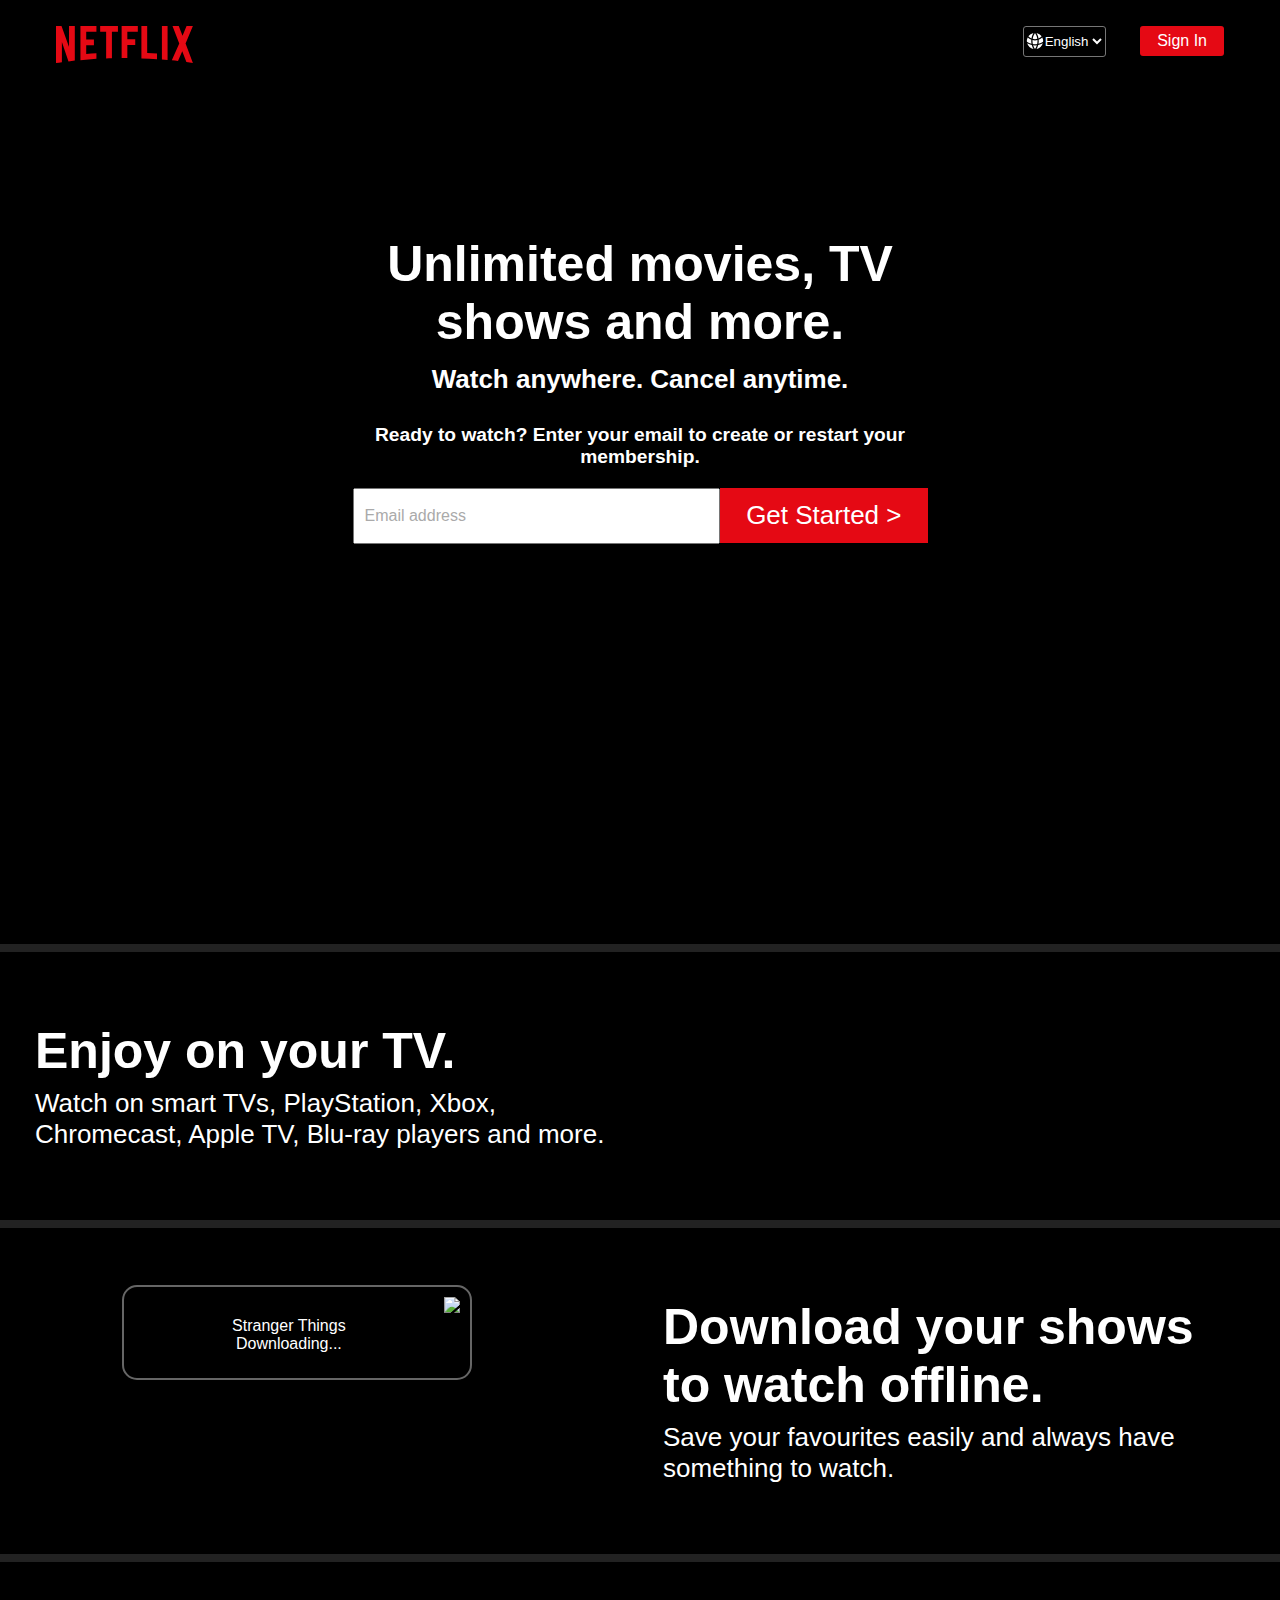
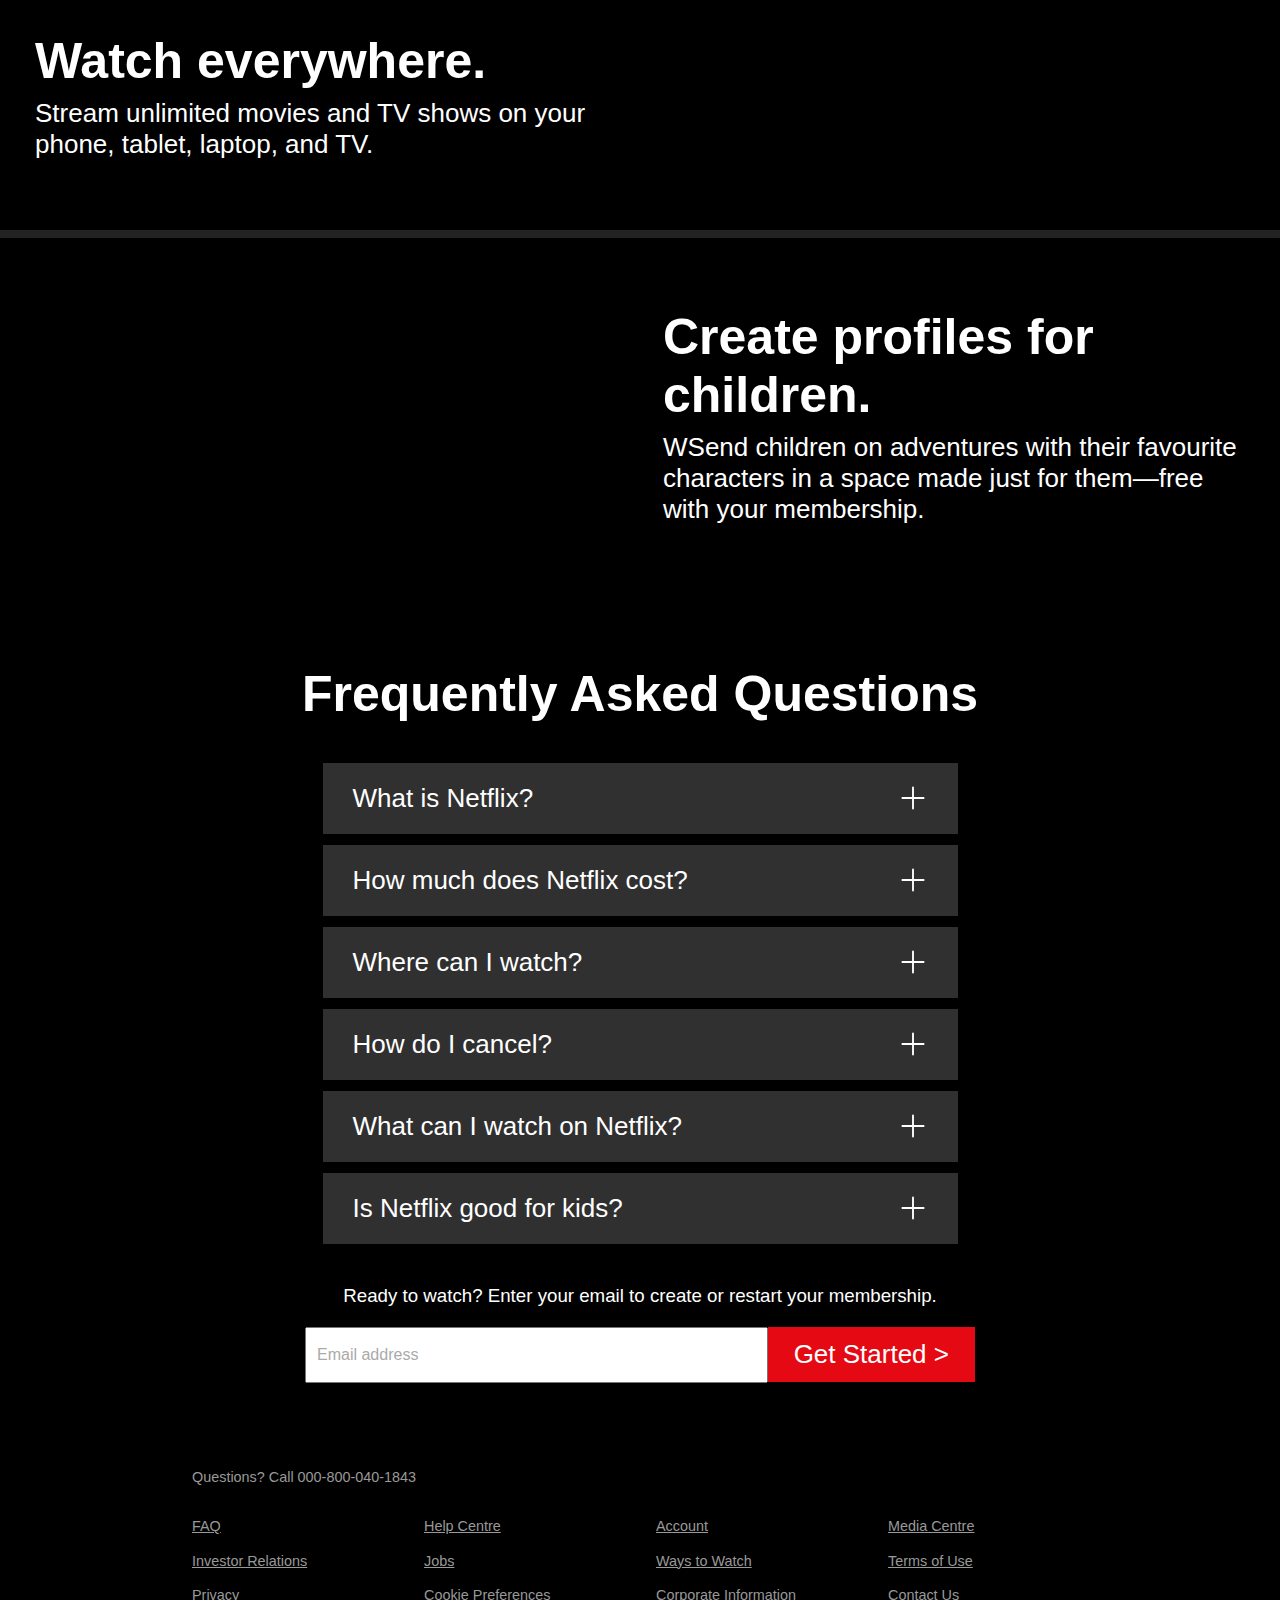
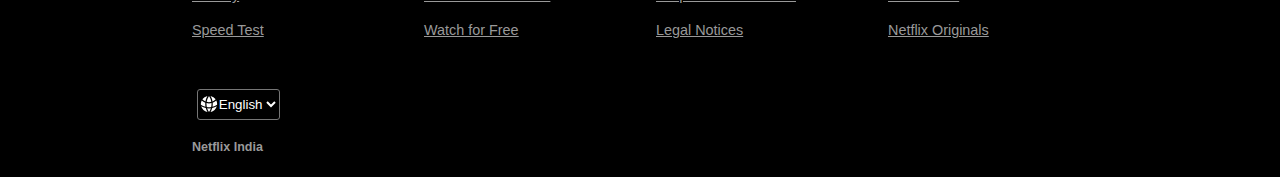
==== index.html @ e8b71b93 "Done" ====
<!DOCTYPE html>
<html>
  <head>
    <meta charset="utf-8" />
    <meta http-equiv="X-UA-Compatible" content="IE=edge" />
    <title>Netflix</title>
    <meta name="viewport" content="width=device-width, initial-scale=1" />
    <link rel="stylesheet" type="text/css" media="screen" href="style.css" />
    <link rel="icon" type="image/x-icon" href="favicon.png">

  </head>
  <body>
    <header>
      <div>
        <!-- background image svg-->
        <a href="/" class="logo">
          <svg
            viewBox="0 0 111 30"
            data-uia="netflix-logo"
            class="svg-icon svg-icon-netflix-logo"
            aria-hidden="true"
            focusable="false"
          >
            <g id="netflix-logo">
              <path
                d="M105.06233,14.2806261 L110.999156,30 C109.249227,29.7497422 107.500234,29.4366857 105.718437,29.1554972 L102.374168,20.4686475 L98.9371075,28.4375293 C97.2499766,28.1563408 95.5928391,28.061674 93.9057081,27.8432843 L99.9372012,14.0931671 L94.4680851,-5.68434189e-14 L99.5313525,-5.68434189e-14 L102.593495,7.87421502 L105.874965,-5.68434189e-14 L110.999156,-5.68434189e-14 L105.06233,14.2806261 Z M90.4686475,-5.68434189e-14 L85.8749649,-5.68434189e-14 L85.8749649,27.2499766 C87.3746368,27.3437061 88.9371075,27.4055675 90.4686475,27.5930265 L90.4686475,-5.68434189e-14 Z M81.9055207,26.93692 C77.7186241,26.6557316 73.5307901,26.4064111 69.250164,26.3117443 L69.250164,-5.68434189e-14 L73.9366389,-5.68434189e-14 L73.9366389,21.8745899 C76.6248008,21.9373887 79.3120255,22.1557784 81.9055207,22.2804387 L81.9055207,26.93692 Z M64.2496954,10.6561065 L64.2496954,15.3435186 L57.8442216,15.3435186 L57.8442216,25.9996251 L53.2186709,25.9996251 L53.2186709,-5.68434189e-14 L66.3436123,-5.68434189e-14 L66.3436123,4.68741213 L57.8442216,4.68741213 L57.8442216,10.6561065 L64.2496954,10.6561065 Z M45.3435186,4.68741213 L45.3435186,26.2498828 C43.7810479,26.2498828 42.1876465,26.2498828 40.6561065,26.3117443 L40.6561065,4.68741213 L35.8121661,4.68741213 L35.8121661,-5.68434189e-14 L50.2183897,-5.68434189e-14 L50.2183897,4.68741213 L45.3435186,4.68741213 Z M30.749836,15.5928391 C28.687787,15.5928391 26.2498828,15.5928391 24.4999531,15.6875059 L24.4999531,22.6562939 C27.2499766,22.4678976 30,22.2495079 32.7809542,22.1557784 L32.7809542,26.6557316 L19.812541,27.6876933 L19.812541,-5.68434189e-14 L32.7809542,-5.68434189e-14 L32.7809542,4.68741213 L24.4999531,4.68741213 L24.4999531,10.9991564 C26.3126816,10.9991564 29.0936358,10.9054269 30.749836,10.9054269 L30.749836,15.5928391 Z M4.78114163,12.9684132 L4.78114163,29.3429562 C3.09401069,29.5313525 1.59340144,29.7497422 0,30 L0,-5.68434189e-14 L4.4690224,-5.68434189e-14 L10.562377,17.0315868 L10.562377,-5.68434189e-14 L15.2497891,-5.68434189e-14 L15.2497891,28.061674 C13.5935889,28.3437998 11.906458,28.4375293 10.1246602,28.6868498 L4.78114163,12.9684132 Z"
                id="Fill-14"
              ></path>
            </g>
          </svg>
        </a>
      </div>

      <div>
        <div class="select">    
          <svg xmlns="http://www.w3.org/2000/svg" viewBox="0 0 24 24">
            <path d="M21.721 12.752a9.711 9.711 0 00-.945-5.003 12.754 12.754 0 01-4.339 2.708 18.991 18.991 0 01-.214 4.772 17.165 17.165 0 005.498-2.477zM14.634 15.55a17.324 17.324 0 00.332-4.647c-.952.227-1.945.347-2.966.347-1.021 0-2.014-.12-2.966-.347a17.515 17.515 0 00.332 4.647 17.385 17.385 0 005.268 0zM9.772 17.119a18.963 18.963 0 004.456 0A17.182 17.182 0 0112 21.724a17.18 17.18 0 01-2.228-4.605zM7.777 15.23a18.87 18.87 0 01-.214-4.774 12.753 12.753 0 01-4.34-2.708 9.711 9.711 0 00-.944 5.004 17.165 17.165 0 005.498 2.477zM21.356 14.752a9.765 9.765 0 01-7.478 6.817 18.64 18.64 0 001.988-4.718 18.627 18.627 0 005.49-2.098zM2.644 14.752c1.682.971 3.53 1.688 5.49 2.099a18.64 18.64 0 001.988 4.718 9.765 9.765 0 01-7.478-6.816zM13.878 2.43a9.755 9.755 0 016.116 3.986 11.267 11.267 0 01-3.746 2.504 18.63 18.63 0 00-2.37-6.49zM12 2.276a17.152 17.152 0 012.805 7.121c-.897.23-1.837.353-2.805.353-.968 0-1.908-.122-2.805-.353A17.151 17.151 0 0112 2.276zM10.122 2.43a18.629 18.629 0 00-2.37 6.49 11.266 11.266 0 01-3.746-2.504 9.754 9.754 0 016.116-3.985z"/>
          </svg>

           <!-- language select button -->
          <select class="select-bg">
            <option>English</option>
            <option>Hindi</option>
          </select>
        </div>

        <a class="button" href="login.html">Sign In</a>
      </div>
    </header>

    <div class="splash cta">
      <div class="background">
        <img class="concord-img vlv-creative" src="https://assets.nflxext.com/ffe/siteui/vlv3/5e48e7b6-350d-48d9-96d6-de8ca173c89f/fbb54774-ca17-4208-a995-db44bffe4163/IN-en-20221219-popsignuptwoweeks-perspective_alpha_website_small.jpg" srcset="
            https://assets.nflxext.com/ffe/siteui/vlv3/5e48e7b6-350d-48d9-96d6-de8ca173c89f/fbb54774-ca17-4208-a995-db44bffe4163/IN-en-20221219-popsignuptwoweeks-perspective_alpha_website_small.jpg  1000w,
            https://assets.nflxext.com/ffe/siteui/vlv3/5e48e7b6-350d-48d9-96d6-de8ca173c89f/fbb54774-ca17-4208-a995-db44bffe4163/IN-en-20221219-popsignuptwoweeks-perspective_alpha_website_medium.jpg 1500w,
            https://assets.nflxext.com/ffe/siteui/vlv3/5e48e7b6-350d-48d9-96d6-de8ca173c89f/fbb54774-ca17-4208-a995-db44bffe4163/IN-en-20221219-popsignuptwoweeks-perspective_alpha_website_large.jpg  1800w" alt=""
        />
        <div class="gradient"></div>
      </div>

      <div class="content">
        <div>
            <h1>Unlimited movies, TV shows and more.</h1>
            <h2>Watch anywhere. Cancel anytime.</h2>
            <h3>Ready to watch? Enter your email to create or restart your membership.</h3>
    
           <form>
                <div>
                    <input type="email">
                    <span>Email address</span>
                </div>
                
                <div>
                    <button>Get Started &gt;</button>
                </div>
           </form>
        </div>
      </div>
    </div>


    <section>
        <div class="texts">
            <h1>Enjoy on your TV.</h1>
            <p>Watch on smart TVs, PlayStation, Xbox, Chromecast, Apple TV, Blu-ray players and more.</p>
        </div>
        <div class="media s1">
            <div>
                <img alt="" src="https://assets.nflxext.com/ffe/siteui/acquisition/ourStory/fuji/desktop/tv.png" data-uia="our-story-card-img">
                <video autoplay="" playsinline="" muted="" loop=""><source src="https://assets.nflxext.com/ffe/siteui/acquisition/ourStory/fuji/desktop/video-tv-in-0819.m4v" type="video/mp4"></video>
            </div>
        </div>
    </section>


    <section>
        <div class="texts">
            <h1>Download your shows to watch offline.</h1>
            <p> Save your favourites easily and always have something to watch.</p>
        </div>

        <div class="media">
                <img alt="" src="https://assets.nflxext.com/ffe/siteui/acquisition/ourStory/fuji/desktop/mobile-0819.jpg" data-uia="our-story-card-img">
                
                <div class="download">
                    
                        <img class="cover" alt="" src="https://assets.nflxext.com/ffe/siteui/acquisition/ourStory/fuji/desktop/boxshot.png">
                     
                    
                            <span>Stranger Things<br>Downloading...</span>
                   
                      
                        <img src="https://assets.nflxext.com/ffe/siteui/acquisition/ourStory/fuji/desktop/download-icon.gif">

                    </div>
            </div>
        </div>

    </section>
    <section>
        <div class="texts">
            <h1>Watch everywhere.</h1>
            <p>Stream unlimited movies and TV shows on your phone, tablet, laptop, and TV.</p>
           
        </div>

        <div class="media s3">
            <img alt=""  src="https://assets.nflxext.com/ffe/siteui/acquisition/ourStory/fuji/desktop/device-pile-in.png" >
            <video autoplay="" playsinline="" muted="" loop=""><source src="https://assets.nflxext.com/ffe/siteui/acquisition/ourStory/fuji/desktop/video-devices-in.m4v" type="video/mp4"></video>
        </div>
    </section>




    <section>
        <div class="texts">
            <h1>Create profiles for children.</h1>
            <p>WSend children on adventures with their favourite characters in a space made just for them—free with your membership.</p>
          
        </div>

        <div class="media">
            <img alt="" src="https://occ-0-5233-2186.1.nflxso.net/dnm/api/v6/19OhWN2dO19C9txTON9tvTFtefw/AAAABYjXrxZKtrzxQRVQNn2aIByoomnlbXmJ-uBy7du8a5Si3xqIsgerTlwJZG1vMpqer2kvcILy0UJQnjfRUQ5cEr7gQlYqXfxUg7bz.png?r=420" >
        </div>
    </section>

     
    <div class="faq cta">
        <h1>Frequently Asked Questions</h1>

         <div class="questions">
            <div class="question">
                <input type="checkbox" id="q1">

                <label class="header" for="q1">
                    What is Netflix?
                    <svg xmlns="http://www.w3.org/2000/svg" fill="none" viewBox="0 0 24 24" stroke-width="1.5" stroke="currentColor" class="w-6 h-6">
                        <path stroke-linecap="round" stroke-linejoin="round" d="M6 18L18 6M6 6l12 12" />
                      </svg>                      
                </label>
                <div class="answer">
                    <p>Netflix is a streaming service that offers a wide variety of award-winning TV shows, movies, anime, documentaries and more – on thousands of internet-connected devices.</p><br>

                    <p>You can watch as much as you want, whenever you want, without a single ad – all for one low monthly price. There's always something new to discover, and new TV shows and movies are added every week!</p>     
                </div>
            </div>
         </div>


         <div class="questions">
            <div class="question">
                <input type="checkbox" id="q2">

                <label class="header" for="q2">
                    How much does Netflix cost?
                    <svg xmlns="http://www.w3.org/2000/svg" fill="none" viewBox="0 0 24 24" stroke-width="1.5" stroke="currentColor" class="w-6 h-6">
                        <path stroke-linecap="round" stroke-linejoin="round" d="M6 18L18 6M6 6l12 12" />
                      </svg>                      
                </label>
                <div class="answer">
                    Watch Netflix on your smartphone, tablet, Smart TV, laptop, or streaming device, all for one fixed monthly fee. Plans range from ₹ 149 to ₹ 649 a month. No extra costs, no contracts.     
                </div>
            </div>
         </div>



         <div class="questions">
            <div class="question">
                <input type="checkbox" id="q3">

                <label class="header" for="q3">
                    Where can I watch?
                    <svg xmlns="http://www.w3.org/2000/svg" fill="none" viewBox="0 0 24 24" stroke-width="1.5" stroke="currentColor" class="w-6 h-6">
                        <path stroke-linecap="round" stroke-linejoin="round" d="M6 18L18 6M6 6l12 12" />
                      </svg>                      
                </label>
                <div class="answer">
                   <p>Watch anywhere, anytime. Sign in with your Netflix account to watch instantly on the web at netflix.com from your personal computer or on any internet-connected device that offers the Netflix app, including smart TVs, smartphones, tablets, streaming media players and game consoles.</p><br>    
                   <p>You can also download your favourite shows with the iOS, Android, or Windows 10 app. Use downloads to watch while you're on the go and without an internet connection. Take Netflix with you anywhere.</p>
                </div>
            </div>
         </div>

         <div class="questions">
            <div class="question">
                <input type="checkbox" id="q4">

                <label class="header" for="q4">
                    How do I cancel?
                    <svg xmlns="http://www.w3.org/2000/svg" fill="none" viewBox="0 0 24 24" stroke-width="1.5" stroke="currentColor" class="w-6 h-6">
                        <path stroke-linecap="round" stroke-linejoin="round" d="M6 18L18 6M6 6l12 12" />
                      </svg>                      
                </label>
                <div class="answer">
                    Netflix is flexible. There are no annoying contracts and no commitments. You can easily cancel your account online in two clicks. There are no cancellation fees – start or stop your account anytime.     
                </div>
            </div>
         </div>

         <div class="questions">
            <div class="question">
                <input type="checkbox" id="q5">

                <label class="header" for="q5">
                    What can I watch on Netflix?
                    <svg xmlns="http://www.w3.org/2000/svg" fill="none" viewBox="0 0 24 24" stroke-width="1.5" stroke="currentColor" class="w-6 h-6">
                        <path stroke-linecap="round" stroke-linejoin="round" d="M6 18L18 6M6 6l12 12" />
                      </svg>                      
                </label>
                <div class="answer">
                    Netflix has an extensive library of feature films, documentaries, TV shows, anime, award-winning Netflix originals, and more. Watch as much as you want, anytime you want.     
                </div>
            </div>
         </div>

         <div class="questions">
            <div class="question">
                <input type="checkbox" id="q6">

                <label class="header" for="q6">
                    Is Netflix good for kids?
                    <svg xmlns="http://www.w3.org/2000/svg" fill="none" viewBox="0 0 24 24" stroke-width="1.5" stroke="currentColor" class="w-6 h-6">
                        <path stroke-linecap="round" stroke-linejoin="round" d="M6 18L18 6M6 6l12 12" />
                      </svg>                      
                </label>
                <div class="answer">
                   <p>The Netflix Kids experience is included in your membership to give parents control while kids enjoy family-friendly TV shows and films in their own space.</p><br>    
                   <p>Kids profiles come with PIN-protected parental controls that let you restrict the maturity rating of content kids can watch and block specific titles you don’t want kids to see.</p>
                </div>
            </div>
         </div>
      <h3>Ready to watch? Enter your email to create or restart your membership.</h3>
         <form>
            <div>
                <input type="email">
                <span>Email address</span>
            </div>
            
            <div>
                <button>Get Started &gt;</button>
            </div>
       </form>
    </div>


    <footer class="footer">
      <p>Questions? Call 000-800-040-1843</p>
      <div class="footer-cols">
          <ul>
              <li><a href="#">FAQ</a></li>
              <li><a href="#">Investor Relations</a></li>
              <li><a href="#">Privacy</a></li>
              <li><a href="#">Speed Test</a></li>
          </ul>
          <ul>
              <li><a href="#">Help Centre</a></li>
              <li><a href="#">Jobs</a></li>
              <li><a href="#">Cookie Preferences</a></li>
              <li><a href="#">Watch for Free</a></li>
          </ul>
          <ul>
              <li><a href="#">Account</a></li>
              <li><a href="#">Ways to Watch</a></li>
              <li><a href="#">Corporate Information</a></li>
              <li><a href="#">Legal Notices</a></li>
          </ul>
          <ul>
              <li><a href="#">Media Centre</a></li>
              <li><a href="#">Terms of Use</a></li>
              <li><a href="#">Contact Us</a></li>
              <li><a href="#">Netflix Originals</a></li>
          </ul>
      </div>
  </footer>

  
  <header class="footer-lan">
    <div class="select">    
      <svg xmlns="http://www.w3.org/2000/svg" viewBox="0 0 24 24" fill="currentColor" class="w-6 h-6">
        <path d="M21.721 12.752a9.711 9.711 0 00-.945-5.003 12.754 12.754 0 01-4.339 2.708 18.991 18.991 0 01-.214 4.772 17.165 17.165 0 005.498-2.477zM14.634 15.55a17.324 17.324 0 00.332-4.647c-.952.227-1.945.347-2.966.347-1.021 0-2.014-.12-2.966-.347a17.515 17.515 0 00.332 4.647 17.385 17.385 0 005.268 0zM9.772 17.119a18.963 18.963 0 004.456 0A17.182 17.182 0 0112 21.724a17.18 17.18 0 01-2.228-4.605zM7.777 15.23a18.87 18.87 0 01-.214-4.774 12.753 12.753 0 01-4.34-2.708 9.711 9.711 0 00-.944 5.004 17.165 17.165 0 005.498 2.477zM21.356 14.752a9.765 9.765 0 01-7.478 6.817 18.64 18.64 0 001.988-4.718 18.627 18.627 0 005.49-2.098zM2.644 14.752c1.682.971 3.53 1.688 5.49 2.099a18.64 18.64 0 001.988 4.718 9.765 9.765 0 01-7.478-6.816zM13.878 2.43a9.755 9.755 0 016.116 3.986 11.267 11.267 0 01-3.746 2.504 18.63 18.63 0 00-2.37-6.49zM12 2.276a17.152 17.152 0 012.805 7.121c-.897.23-1.837.353-2.805.353-.968 0-1.908-.122-2.805-.353A17.151 17.151 0 0112 2.276zM10.122 2.43a18.629 18.629 0 00-2.37 6.49 11.266 11.266 0 01-3.746-2.504 9.754 9.754 0 016.116-3.985z"/>
      </svg>

       <!-- language select button -->
      <select class="select-bg">
        <option>English</option>
        <option>Hindi</option>
      </select>
    </div>
  </header>
   
   <div>
    <h6 class="last"><small>Netflix India</small></h6>
   </div>
 

  </body>
</html>
---- style.css ----
*{
    padding : 0;
    margin : 0;

    /* it will calculate the width and it will adding padding and everything to 100% */
    box-sizing: border-box;  
}

img{
    max-width: 100%;
}

body{
    font-family: Arial, Helvetica, sans-serif;
    background-color: #000;
    color: #fff;
}


/* For Mobile */
header{
    display: grid;
    grid-template-columns: max-content 1fr;
    padding: 26px 20px;
    position: absolute;
    width: 100%;
    z-index: 5;
}

@media screen and (min-width:550px) {
    header{
        padding: 26px 56px;
    }
}


/* For Mobile */
header .logo svg{
    fill: #e50914;
    height: 27px;
}

@media screen and (min-width:550px) {
    header .logo svg{
        height: 37px;
    }
}

header div+div {
    text-align: right;
}

header a.button{
    display: inline-block;
     background-color: #e50914;
     color: #fff;
     text-decoration: none;
     padding: 6px 17px;
     border-radius: 3px;
}

header select{
   background : transparent;
   color: #fff;
   padding : 6px 0 6px 17px;
   border-radius: 3px;
}



header div.select{
    display: inline-block;
    margin-right: 10px;
}

/* Desktop */
@media screen and (min-width:550px) {
    
    header div.select{
        margin-right: 30px;
    }

}




header div.select svg{
   height: 20px;
   fill: #fff; 
   position: absolute;
   margin-top: 5px;
   margin-left: 2px;
}

.select-bg{
    background-color: #000;
}

div.splash{
    position: relative;
}

div.splash div.gradient{ 
    background-image: linear-gradient(to top,rgba(0,0,0,.8) 0,transparent 40%,transparent 75%,rgba(0,0,0,.8));
    position: absolute;
    inset: 0;
}

div.splash div.background{
    position: absolute;
    z-index: 1;
    inset: 0;
}

div.splash div.background img{
    max-width: 100%;
    opacity: 0.6;
    object-fit: cover;
}

div.splash div.content{
    padding: 95px 20px;
    max-width: 655px;
    margin: 0 auto;
    display: grid;
    align-items: center;
    text-align: center;
    position: relative;
    z-index: 3;
}

/* Desktop */
@media screen and (min-width:550px) {
    
    div.splash div.content{
        padding-top: 235px;
        padding-bottom: 400px;
    }
}


div.splash h1 , div.splash.h2 , div.splash.h3{
    font-weight: normal;
}


div.splash h1{
    font-size: 1.75rem;
    font-weight: normal;
}

div.splash h2{
    font-size: 1.125rem;
    margin-top: 13px;
    margin-bottom: 29px;
}

div.splash h3{
    font-size: 1.125rem;
}

@media screen and (min-width: 550px) {
    div.splash h1{
        font-size: 3.125rem;
        font-weight: bold;
    }
    
    div.splash h2{
        font-size: 1.625rem;
        margin-top: 13px;
        margin-bottom: 29px;
    }
    
    div.splash h3{
        font-size: 1.2rem;
    }
}


div.cta form{
    position: relative;
    display: grid;
    grid-template-columns: 1fr max-content;
    margin: 20px 20px 0;
    row-gap: 15px;
}

@media screen and (min-width: 550px) {
    div.cta form{
        display: grid;
        grid-template-columns: 1fr max-content;
    }
}

div.cta input{
    padding: 15px 10px;
    font-size: 1.2rem;
    width: 100%;
}

div.cta input ~ span{
    position: absolute;
    left: 12px;
    top: 19px;
    z-index: 3;
    color: #aaa; 
    /* For Animation */
     transition: all 0.15s ease;
     pointer-events: none;
}

div.cta input:focus{
    padding: 19px;
    padding-bottom: 11px;
}

div.cta input:focus ~ span{
    top: 4px;
    font-size: 0.8rem;
}

div.cta button{
    font-size: 1.625rem;
    padding: 13.5px 30px;
    background-color: #e50914;
    color: #fff;
    border: 0;
}

@media screen and (min-width : 550px) {
    div.cta button{
        font-size: 1.625rem;
        padding: 12px 26px;
    }
}


/* For Desktop */
section{
    display: grid;
    grid-template-columns: 1fr;
    gap: 46px;
    padding: 70px 35px;
    align-items: center;
    border-top: 8px solid #222;
}

@media screen and (min-width:550px) {
    section{
        grid-template-columns: 1fr 1fr;   
        text-align: left;
    }
    
}

section.last{
    border-bottom: 8px solid #222;
}

/* For Mobile */
section div.texts h1{
    font-size: 1.625rem;
    margin-bottom: 8px;
}

@media screen and (min-width:550px) {
    section div.texts h1{
        font-size: 3.125rem;
    }
    
}

section div.texts p{
    font-size: 1rem;
}

@media screen and (min-width:550px) {
    section div.texts p{
        font-size: 1.625rem;
    }
}

.media{
    position: relative;
}

.media.s1 img{
   width: 400px;
}

.media.s1 video{
    width: 72%;
    position: absolute;
    top: 62px;
    left: 52px;
    margin-left: -2%;
    margin-top: -3%;
}

@media screen and (min-width:550px) {
    section:nth-child(even) div.texts{
        order: 2;
    }
}

section div.download{
    border: 2px solid #666;
    border-radius: 15px;
    padding: 10px;
    height: 95px;
    display: grid;
    text-align: center;
    align-items: center;
    position: absolute;
    bottom: 20px;
    width: 350px;
    left: 45%;
    margin-left: -175px;
    background-color: #000;
    gap: 6px;
    grid-template-columns: max-content 1fr max-content;
}

section div.download img{
    height: 75px;
    width: auto;
}


.media.s3 img{
    width: 400px;
    position: relative;
    z-index: 5;
 }
 
 .media.s3 video{
     width: 250px;
     position: absolute;
     top: 36px;
     left: 72px;
 }

div.faq{
    padding: 70px 30px;
}

 div.faq h1{
    font-size: 1.625rem;
    text-align: center;
    margin-bottom: 40px;
 }

 /* For Desktop */
 @media screen and (min-width:550px){
    div.faq h1{
        font-size: 3.125rem;
     }
 }

 div.questions{
    max-width: 635px;
    margin: 0 auto;
    font-size: 1rem;
    margin-bottom: 10px;
 }

  /* For Desktop */
  @media screen and (min-width:550px){
    div.questions{
        font-size: 1.625rem;
     }
 }


 div.question{
    position: relative;
    background-color: #303030;
    font-size: 1.625rem;
    cursor: pointer;
    margin-bottom: 10px;
 }

 div.question svg{
    width: 30px;
    height: 30px;
    right:30px;
    top: 20px;
    position: absolute;
    transform: rotate(45deg);
    transition: all 0.2s ease;
 }

 /* For + Button of the Question put checkbox and hide that and it's work same as + sign for expands */
 div.question .header{
    display: block;
    padding: 20px 30px;
    border-bottom: 1px solid #000;
    cursor: pointer;
 }

 div.question div.answer{
    padding: 0 30px;
    max-height: 0;
    overflow: hidden;
    transition: all 0.2s ease;
 }

 div.question input[type="checkbox"]{
    display: none;
 }

 div.question input[type="checkbox"]:checked ~ div.answer{
    padding: 0 30px;
    max-height: 600px;
 }

 div.question input[type="checkbox"]:checked ~ .header svg {
    transform: rotate(0deg);
 }

 div.faq h3{
    font-weight: normal;
    text-align: center;
    margin: 40px 0 20px;
 }

 div.faq form{
   max-width: 670px;
   margin: 0 auto;
}




.footer {
    max-width: 70%;
    margin: 1rem auto;
    overflow: auto;
  }
  
  .footer,
  .footer a {
    color: #999999;
    font-size: 0.9rem;
  }
  
  .footer p {
    margin-bottom: 1.5rem;
  }
  
  .footer .footer-cols {
    display: grid;
    grid-template-columns: repeat(4, 1fr);
    grid-gap: 2rem;
  }
  
  .footer li {
    line-height: 2.4;
    list-style: none;
  }

  .footer-lan{
    margin-left: 11%;
  }

  .last{
    margin-left: 15%; 
    margin-top: 15%;
  }


   /* For Desktop */
   @media screen and (min-width:550px){
    .last{
        margin-left: 15%; 
        margin-top: 7%;
        margin-bottom: 23px;
        color:#999999;
        font-size: 15px;
      }    
 }
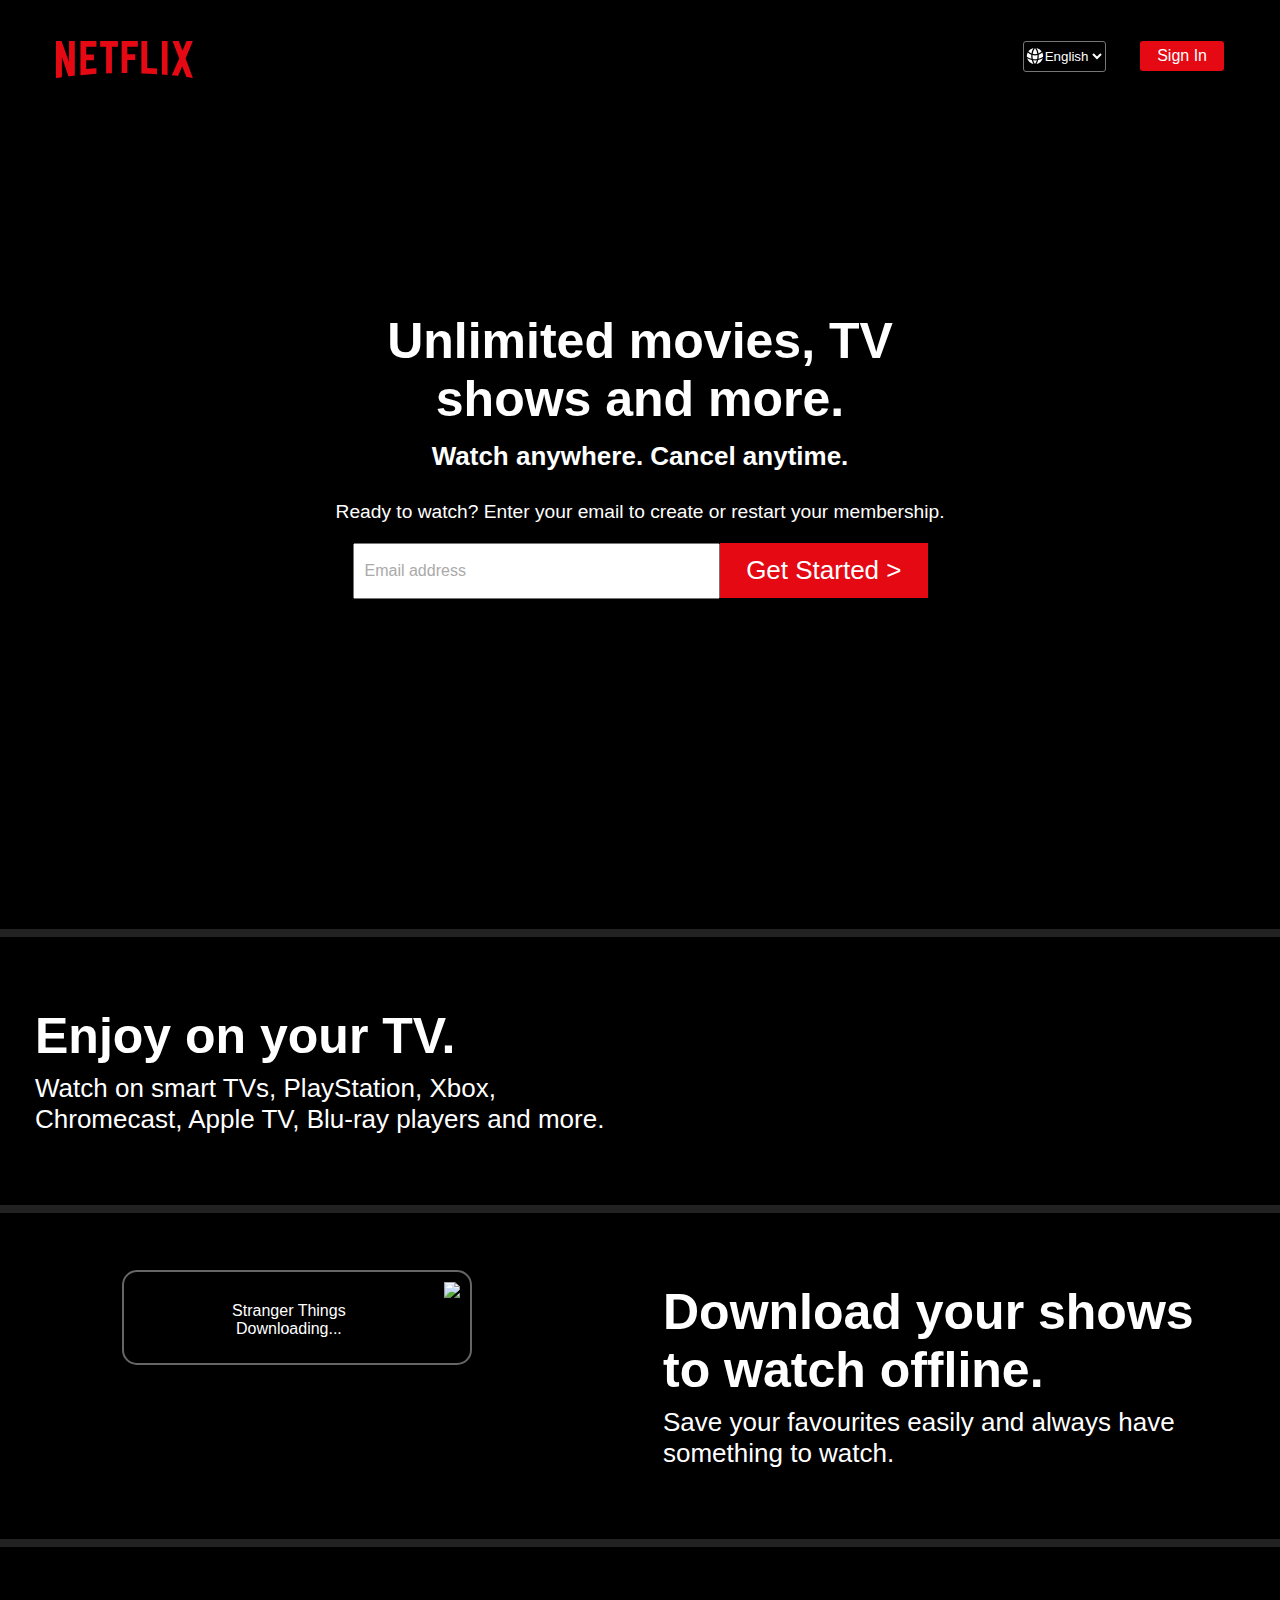
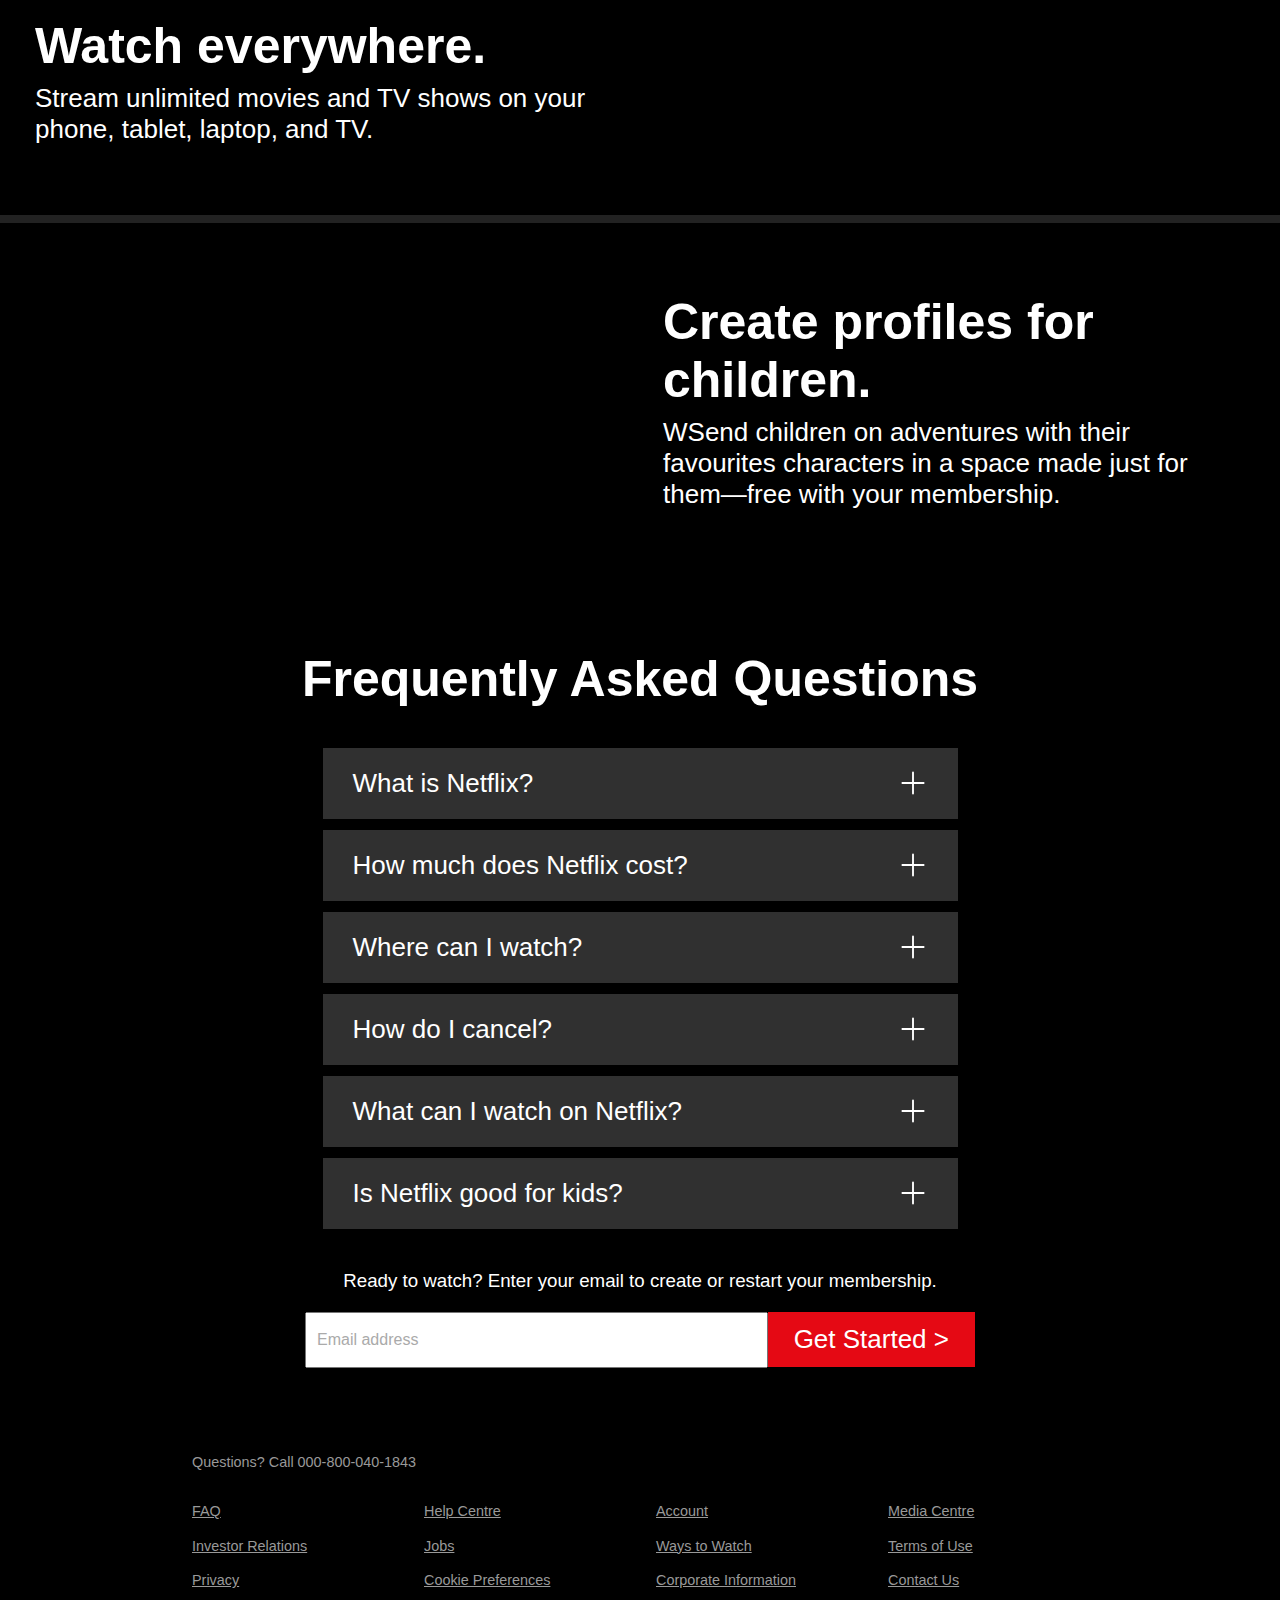
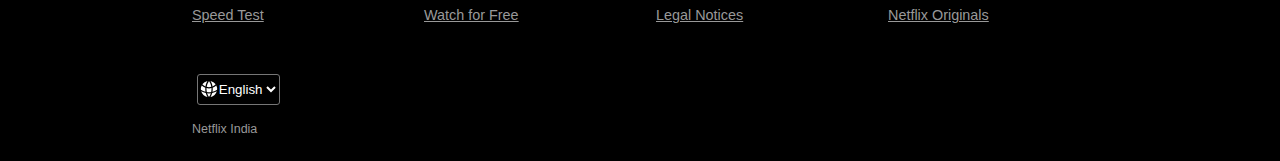
==== commit 58783f6c: "Updated" ====
--- a/index.html
+++ b/index.html
@@ -44,7 +44,7 @@
           </select>
         </div>
 
-        <a class="button" href="login.html">Sign In</a>
+        <a class="button" href="/">Sign In</a>
       </div>
     </header>
 
@@ -136,7 +136,7 @@
     <section>
         <div class="texts">
             <h1>Create profiles for children.</h1>
-            <p>WSend children on adventures with their favourite characters in a space made just for them—free with your membership.</p>
+            <p>WSend children on adventures with their favourites characters in a space made just for them—free with your membership.</p>
           
         </div>
 
--- a/style.css
+++ b/style.css
@@ -1,7 +1,6 @@
 *{
     padding : 0;
     margin : 0;
-
     /* it will calculate the width and it will adding padding and everything to 100% */
     box-sizing: border-box;  
 }
@@ -83,8 +82,6 @@
 }
 
 
-
-
 header div.select svg{
    height: 20px;
    fill: #fff; 
@@ -114,7 +111,7 @@
 }
 
 div.splash div.background img{
-    max-width: 100%;
+    height: 100%;
     opacity: 0.6;
     object-fit: cover;
 }
@@ -122,7 +119,7 @@
 div.splash div.content{
     padding: 95px 20px;
     max-width: 655px;
-    margin: 0 auto;
+    margin: 15px auto;
     display: grid;
     align-items: center;
     text-align: center;
@@ -135,7 +132,7 @@
     
     div.splash div.content{
         padding-top: 235px;
-        padding-bottom: 400px;
+        padding-bottom: 315px;
     }
 }
 
@@ -147,7 +144,8 @@
 
 div.splash h1{
     font-size: 1.75rem;
-    font-weight: normal;
+    font-weight: bold;
+    margin-top: 62px;
 }
 
 div.splash h2{
@@ -174,6 +172,7 @@
     
     div.splash h3{
         font-size: 1.2rem;
+        font-weight: normal;
     }
 }
 
@@ -181,8 +180,8 @@
 div.cta form{
     position: relative;
     display: grid;
-    grid-template-columns: 1fr max-content;
-    margin: 20px 20px 0;
+    grid-template-columns: 1fr;
+    margin: 20px 5px 0;
     row-gap: 15px;
 }
 
@@ -190,6 +189,7 @@
     div.cta form{
         display: grid;
         grid-template-columns: 1fr max-content;
+        margin: 20px 20px 0;
     }
 }
 
@@ -221,9 +221,10 @@
 }
 
 div.cta button{
-    font-size: 1.625rem;
-    padding: 13.5px 30px;
+    font-size: 1rem;
+    padding: 10px 16px;
     background-color: #e50914;
+    border-radius: 2px;
     color: #fff;
     border: 0;
 }
@@ -232,6 +233,7 @@
     div.cta button{
         font-size: 1.625rem;
         padding: 12px 26px;
+        border-radius: 0;
     }
 }
 
@@ -244,6 +246,7 @@
     padding: 70px 35px;
     align-items: center;
     border-top: 8px solid #222;
+    text-align: center;
 }
 
 @media screen and (min-width:550px) {
@@ -305,6 +308,25 @@
 }
 
 section div.download{
+    border: 2px solid #666;
+    border-radius: 15px;
+    padding: 10px;
+    height: 90px;
+    display: grid;
+    text-align: center;
+    align-items: center;
+    position: absolute;
+    bottom: 20px;
+    width: 300px;
+    left: 60%;
+    margin-left: -175px;
+    background-color: #000;
+    gap: 6px;
+    grid-template-columns: max-content 1fr max-content;
+}
+
+@media screen and (min-width:550px) {
+    section div.download{
     border: 2px solid #666;
     border-radius: 15px;
     padding: 10px;
@@ -320,7 +342,9 @@
     background-color: #000;
     gap: 6px;
     grid-template-columns: max-content 1fr max-content;
-}
+    }
+}
+
 
 section div.download img{
     height: 75px;
@@ -335,11 +359,21 @@
  }
  
  .media.s3 video{
-     width: 250px;
+     width: 60%;
      position: absolute;
      top: 36px;
      left: 72px;
  }
+
+ @media screen and (min-width:550px) {
+    .media.s3 video{
+        width: 250px;
+        position: absolute;
+        top: 36px;
+        left: 72px;
+    }
+}
+
 
 div.faq{
     padding: 70px 30px;
@@ -430,7 +464,9 @@
    margin: 0 auto;
 }
 
-
+div.faq form div+div {
+    text-align: center;
+}
 
 
 .footer {
@@ -465,18 +501,20 @@
   }
 
   .last{
-    margin-left: 15%; 
-    margin-top: 15%;
-  }
-
-
-   /* For Desktop */
+    color:#999999;
+    display: flex;
+    font-size: 15px;
+    font-weight: normal;
+    margin-left: 17%; 
+    margin-top: 23%;
+    margin-bottom: 8%;
+  }
+
    @media screen and (min-width:550px){
     .last{
+        display: flex;
         margin-left: 15%; 
         margin-top: 7%;
-        margin-bottom: 23px;
-        color:#999999;
-        font-size: 15px;
+        margin-bottom: 2%;
       }    
  }
